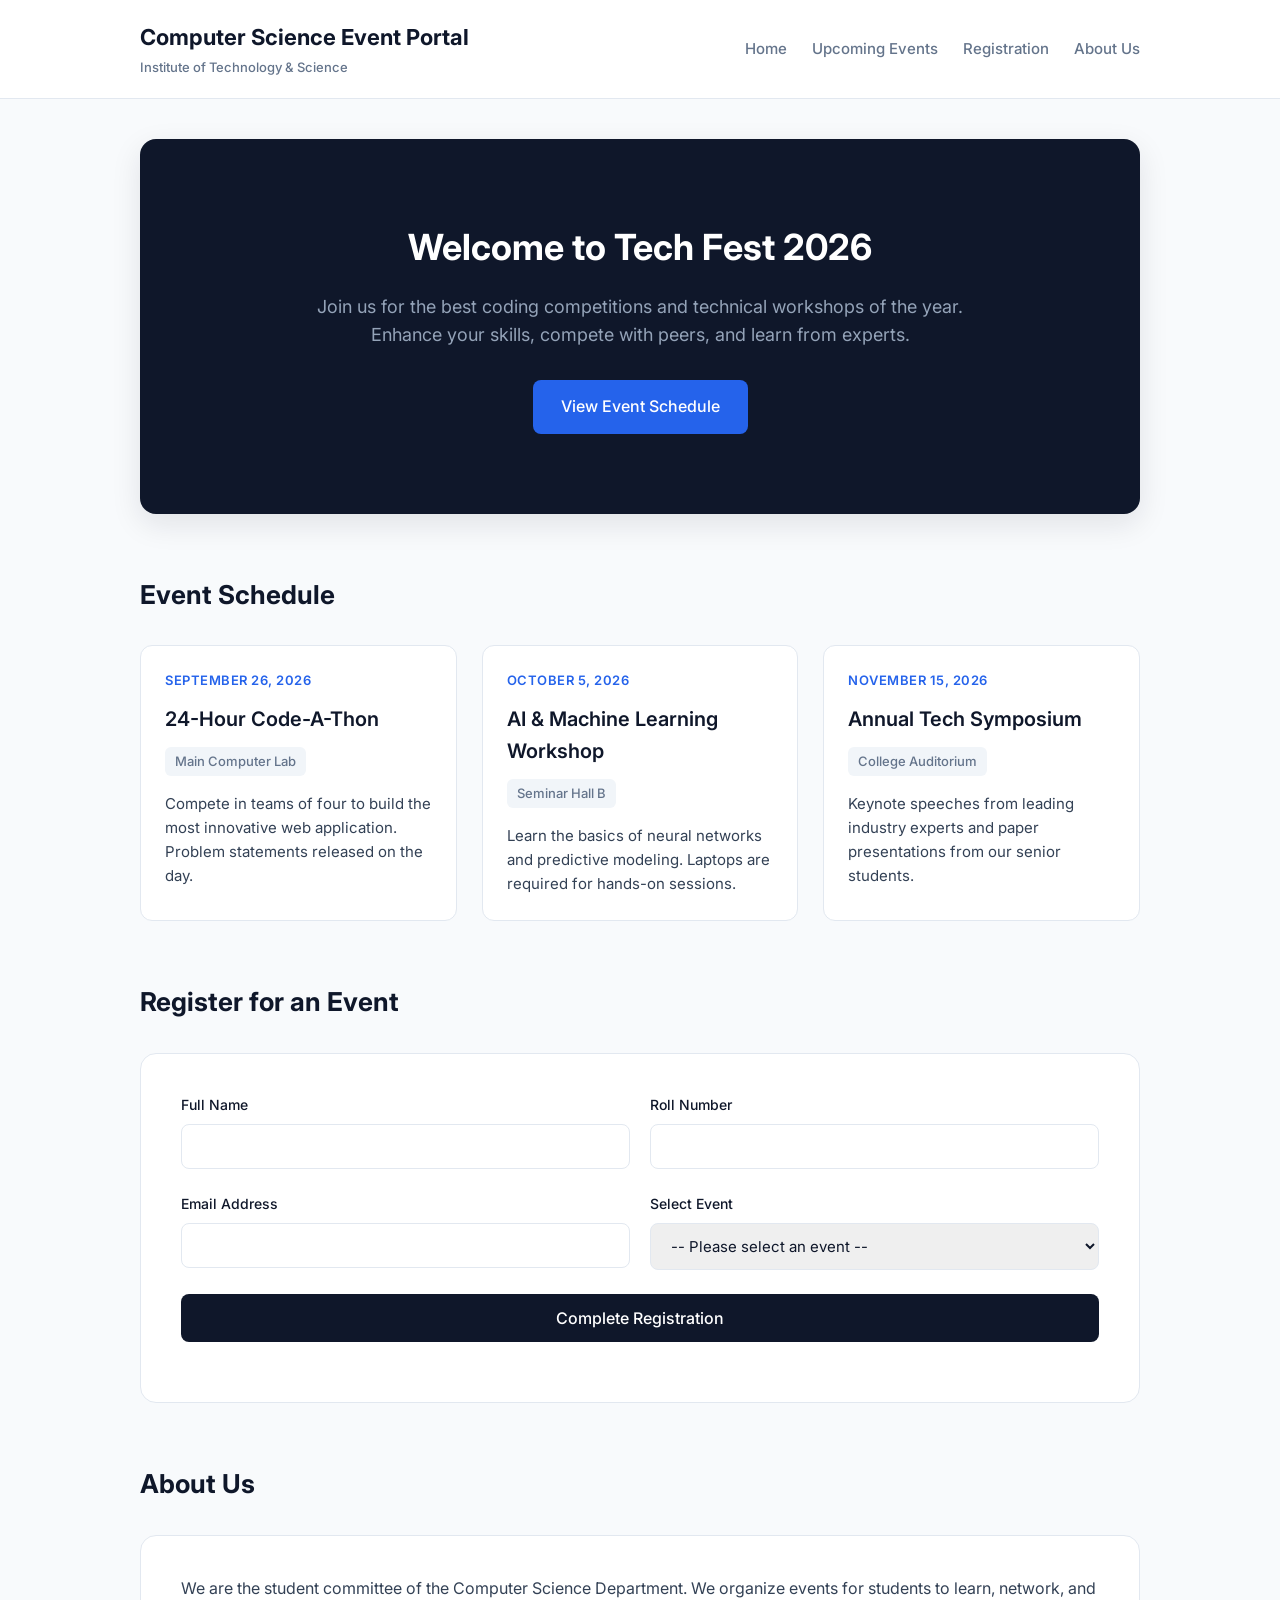
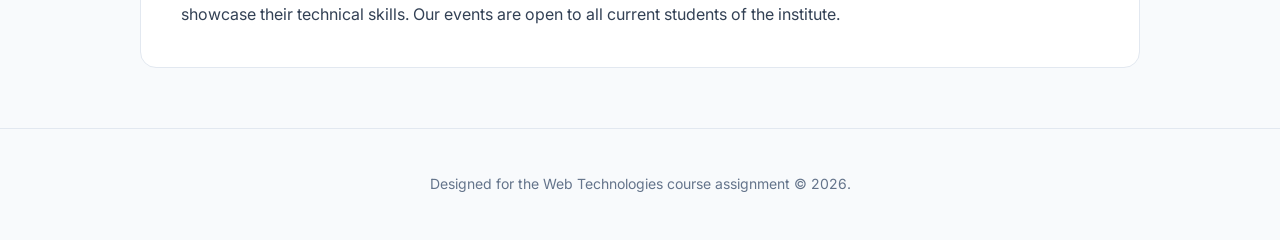
==== index.html @ 594f5ae9 "Initial commit: IEM Tech Fest college event site" ====
<!DOCTYPE html>
<html lang="en">
<head>
<meta charset="UTF-8">
<meta name="viewport" content="width=device-width, initial-scale=1.0">
<title>College Tech Fest 2026</title>
<link rel="preconnect" href="https://fonts.googleapis.com">
<link rel="preconnect" href="https://fonts.gstatic.com" crossorigin>
<link href="https://fonts.googleapis.com/css2?family=Inter:wght@400;500;600;700&display=swap" rel="stylesheet">
<link rel="stylesheet" href="css/style.css">
</head>
<body>

<header class="site-header">
<div class="header-container">
<div class="logo-area">
<h1>Computer Science Event Portal</h1>
<p>Institute of Technology & Science</p>
</div>
<nav id="navbar" class="site-nav">
<ul>
<li><a href="#home">Home</a></li>
<li><a href="#events">Upcoming Events</a></li>
<li><a href="#register">Registration</a></li>
<li><a href="#about">About Us</a></li>
</ul>
</nav>
</div>
</header>

<main class="container">
<section id="home" class="hero-section">
<div class="hero-content">
<h2>Welcome to Tech Fest 2026</h2>
<p>Join us for the best coding competitions and technical workshops of the year. Enhance your skills, compete with peers, and learn from experts.</p>
<a href="#events" class="action-btn">View Event Schedule</a>
</div>
</section>

<section id="events" class="content-section">
<div class="section-header">
<h2 class="section-title">Event Schedule</h2>
</div>
<div class="events-grid">
<div class="event-card">
<div class="card-date">September 26, 2026</div>
<div class="card-body">
<h3>24-Hour Code-A-Thon</h3>
<span class="venue-badge">Main Computer Lab</span>
<p>Compete in teams of four to build the most innovative web application. Problem statements released on the day.</p>
</div>
</div>
<div class="event-card">
<div class="card-date">October 5, 2026</div>
<div class="card-body">
<h3>AI & Machine Learning Workshop</h3>
<span class="venue-badge">Seminar Hall B</span>
<p>Learn the basics of neural networks and predictive modeling. Laptops are required for hands-on sessions.</p>
</div>
</div>
<div class="event-card">
<div class="card-date">November 15, 2026</div>
<div class="card-body">
<h3>Annual Tech Symposium</h3>
<span class="venue-badge">College Auditorium</span>
<p>Keynote speeches from leading industry experts and paper presentations from our senior students.</p>
</div>
</div>
</div>
</section>

<section id="register" class="content-section">
<div class="section-header">
<h2 class="section-title">Register for an Event</h2>
</div>
<div class="form-container">
<form id="registrationForm">
<div class="form-row">
<div class="form-group">
<label for="fullName">Full Name</label>
<input type="text" id="fullName" name="fullName" required>
</div>
<div class="form-group">
<label for="rollNumber">Roll Number</label>
<input type="text" id="rollNumber" name="rollNumber" required>
</div>
</div>
<div class="form-row">
<div class="form-group">
<label for="emailAddr">Email Address</label>
<input type="email" id="emailAddr" name="emailAddr" required>
</div>
<div class="form-group">
<label for="eventChoice">Select Event</label>
<select id="eventChoice" name="eventChoice" required>
<option value="">-- Please select an event --</option>
<option value="Code-A-Thon">24-Hour Code-A-Thon</option>
<option value="AI Workshop">AI & Machine Learning Workshop</option>
<option value="Tech Symposium">Annual Tech Symposium</option>
</select>
</div>
</div>
<button type="submit" class="submit-btn">Complete Registration</button>
<div id="formFeedback"></div>
</form>
</div>
</section>

<section id="about" class="content-section about-section">
<div class="section-header">
<h2 class="section-title">About Us</h2>
</div>
<div class="about-content">
<p>We are the student committee of the Computer Science Department. We organize events for students to learn, network, and showcase their technical skills. Our events are open to all current students of the institute.</p>
</div>
</section>
</main>

<footer class="site-footer">
<div class="container">
<p>Designed for the Web Technologies course assignment &copy; 2026.</p>
</div>
</footer>

<script src="js/script.js"></script>
</body>
</html>
---- css/style.css ----
:root {
  --primary: #0f172a;
  --primary-light: #1e293b;
  --accent: #2563eb;
  --accent-hover: #1d4ed8;
  --background: #f8fafc;
  --card-bg: #ffffff;
  --text-main: #334155;
  --text-muted: #64748b;
  --border: #e2e8f0;
}

body {
  margin: 0;
  padding: 0;
  font-family: 'Inter', sans-serif;
  background-color: var(--background);
  color: var(--text-main);
  line-height: 1.6;
}

h1, h2, h3, h4, h5, h6 {
  margin-top: 0;
  color: var(--primary);
  font-weight: 600;
}

.container {
  max-width: 1000px;
  margin: 0 auto;
  padding: 0 20px;
}

.site-header {
  background-color: var(--card-bg);
  border-bottom: 1px solid var(--border);
  padding: 20px 0;
  position: sticky;
  top: 0;
  z-index: 100;
}

.header-container {
  max-width: 1000px;
  margin: 0 auto;
  padding: 0 20px;
  display: flex;
  justify-content: space-between;
  align-items: center;
  flex-wrap: wrap;
  gap: 20px;
}

.logo-area h1 {
  margin-bottom: 2px;
  font-size: 22px;
  font-weight: 700;
}

.logo-area p {
  margin: 0;
  font-size: 13px;
  color: var(--text-muted);
  font-weight: 500;
}

.site-nav ul {
  list-style: none;
  padding: 0;
  margin: 0;
  display: flex;
  gap: 25px;
}

.site-nav a {
  color: var(--text-muted);
  text-decoration: none;
  font-weight: 500;
  font-size: 15px;
  transition: color 0.2s;
}

.site-nav a:hover {
  color: var(--accent);
}

.hero-section {
  background-color: var(--primary);
  color: #fff;
  border-radius: 16px;
  padding: 80px 40px;
  margin: 40px 0 60px 0;
  text-align: center;
  box-shadow: 0 10px 30px rgba(15, 23, 42, 0.1);
}

.hero-content {
  max-width: 700px;
  margin: 0 auto;
}

.hero-section h2 {
  color: #fff;
  font-size: 36px;
  font-weight: 700;
  margin-bottom: 16px;
}

.hero-section p {
  font-size: 18px;
  color: #94a3b8;
  margin: 0 auto 30px auto;
}

.action-btn {
  display: inline-block;
  background-color: var(--accent);
  color: #ffffff;
  padding: 14px 28px;
  text-decoration: none;
  border-radius: 8px;
  font-weight: 500;
  transition: background-color 0.2s, transform 0.2s;
}

.action-btn:hover {
  background-color: var(--accent-hover);
  transform: translateY(-1px);
}

.content-section {
  margin-bottom: 60px;
}

.section-header {
  margin-bottom: 30px;
}

.section-title {
  font-size: 26px;
  font-weight: 700;
  margin-bottom: 8px;
}

.events-grid {
  display: grid;
  grid-template-columns: repeat(auto-fit, minmax(300px, 1fr));
  gap: 25px;
}

.event-card {
  background-color: var(--card-bg);
  border: 1px solid var(--border);
  border-radius: 12px;
  padding: 24px;
  transition: box-shadow 0.2s, transform 0.2s;
}

.event-card:hover {
  box-shadow: 0 10px 25px rgba(0,0,0,0.05);
  transform: translateY(-2px);
}

.card-date {
  font-size: 13px;
  font-weight: 600;
  color: var(--accent);
  margin-bottom: 12px;
  text-transform: uppercase;
  letter-spacing: 0.5px;
}

.card-body h3 {
  font-size: 20px;
  margin-bottom: 12px;
}

.venue-badge {
  display: inline-block;
  background-color: #f1f5f9;
  color: var(--text-muted);
  padding: 4px 10px;
  border-radius: 6px;
  font-size: 13px;
  font-weight: 500;
  margin-bottom: 16px;
}

.card-body p {
  color: var(--text-main);
  font-size: 15px;
  margin: 0;
}

.form-container, .about-content {
  background-color: var(--card-bg);
  border: 1px solid var(--border);
  border-radius: 16px;
  padding: 40px;
}

.form-row {
  display: flex;
  gap: 20px;
  flex-wrap: wrap;
}

.form-group {
  flex: 1;
  min-width: 250px;
  margin-bottom: 24px;
}

.form-group label {
  display: block;
  font-weight: 500;
  margin-bottom: 8px;
  color: var(--primary);
  font-size: 14px;
}

.form-group input, .form-group select {
  width: 100%;
  padding: 12px 16px;
  border: 1px solid var(--border);
  border-radius: 8px;
  box-sizing: border-box;
  font-size: 15px;
  font-family: inherit;
  color: var(--primary);
  transition: border-color 0.2s, box-shadow 0.2s;
}

.form-group input:focus, .form-group select:focus {
  outline: none;
  border-color: var(--accent);
  box-shadow: 0 0 0 3px rgba(37, 99, 235, 0.1);
}

.submit-btn {
  background-color: var(--primary);
  color: #ffffff;
  border: none;
  padding: 14px 28px;
  font-size: 16px;
  font-weight: 500;
  border-radius: 8px;
  cursor: pointer;
  width: 100%;
  font-family: inherit;
  transition: background-color 0.2s;
}

.submit-btn:hover {
  background-color: var(--primary-light);
}

#formFeedback {
  margin-top: 20px;
  font-weight: 500;
  text-align: center;
  font-size: 15px;
}

.about-content p {
  font-size: 16px;
  margin: 0;
}

.site-footer {
  text-align: center;
  padding: 30px 0;
  color: var(--text-muted);
  font-size: 14px;
  border-top: 1px solid var(--border);
  margin-top: 60px;
}

@media (max-width: 768px) {
  .hero-section {
    padding: 50px 20px;
  }
  .form-container, .about-content {
    padding: 24px;
  }
  .header-container {
    flex-direction: column;
    text-align: center;
  }
  .site-nav ul {
    justify-content: center;
    flex-wrap: wrap;
  }
}
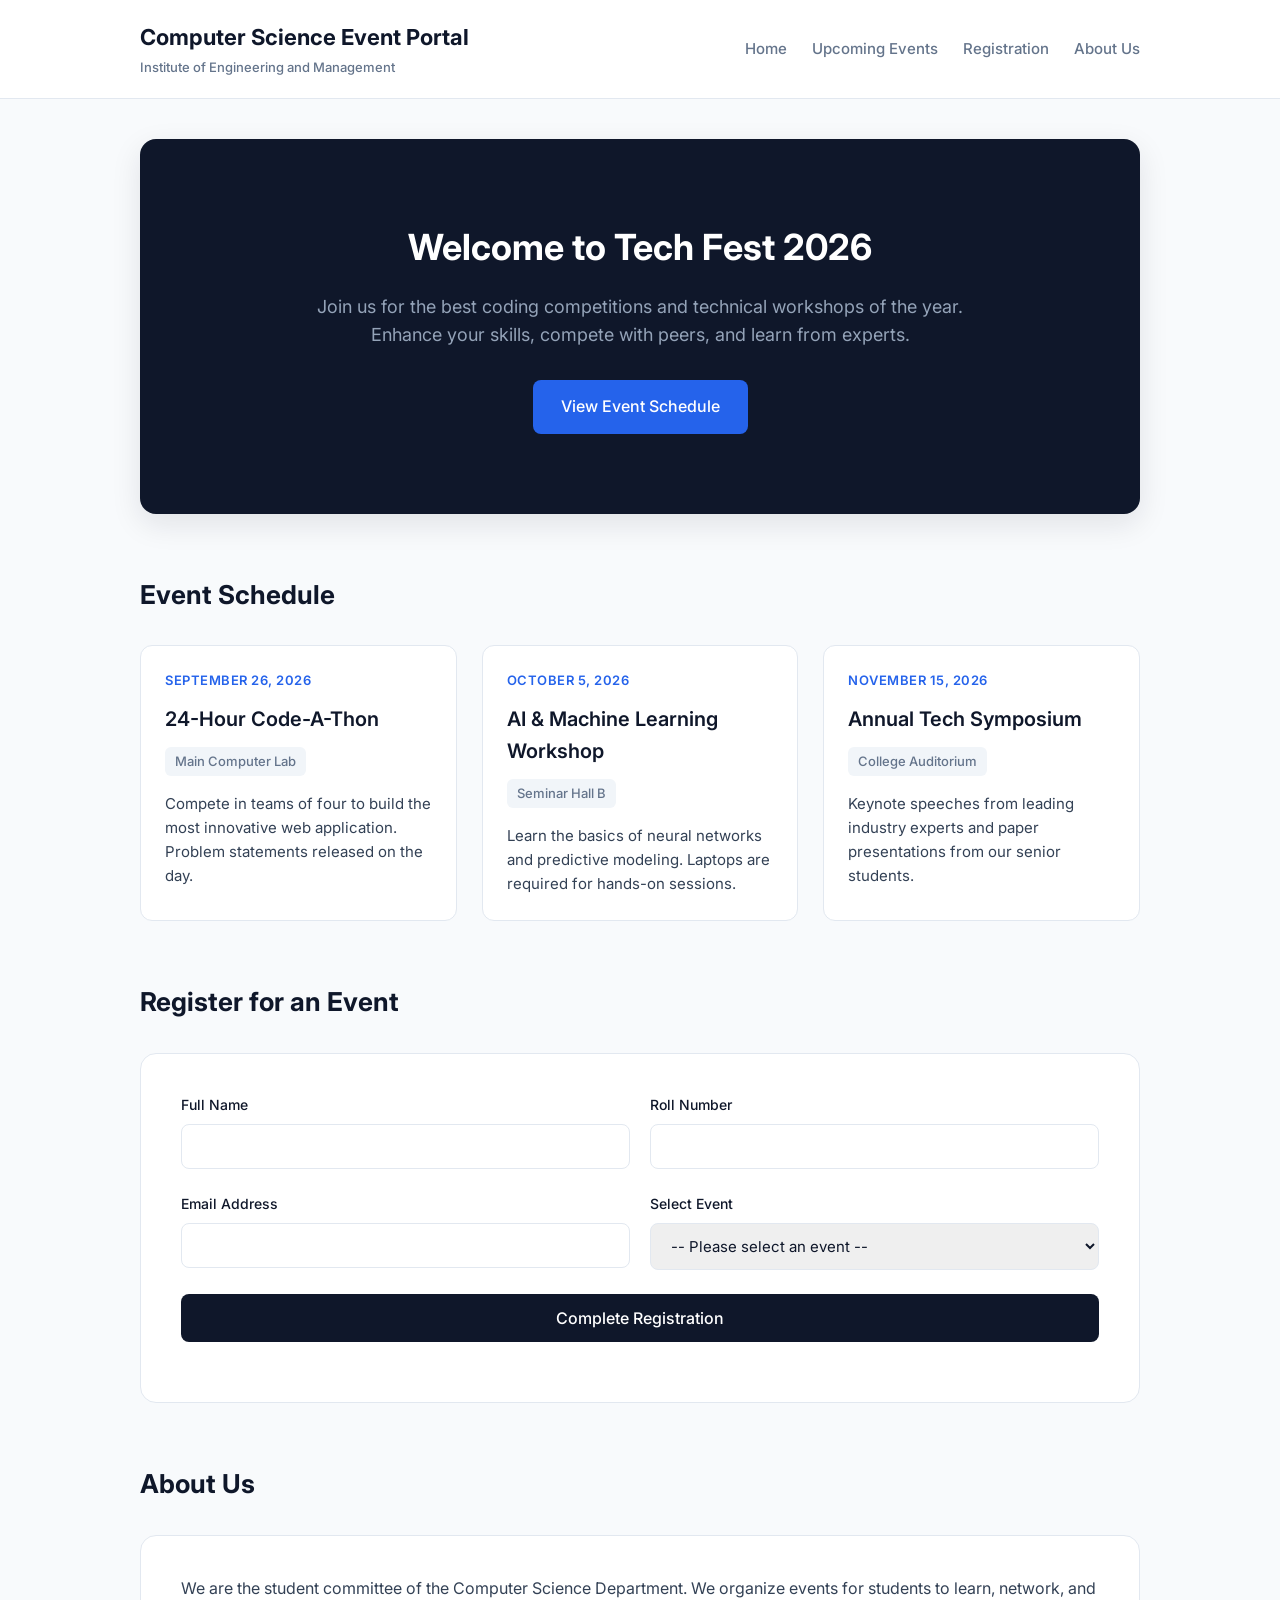
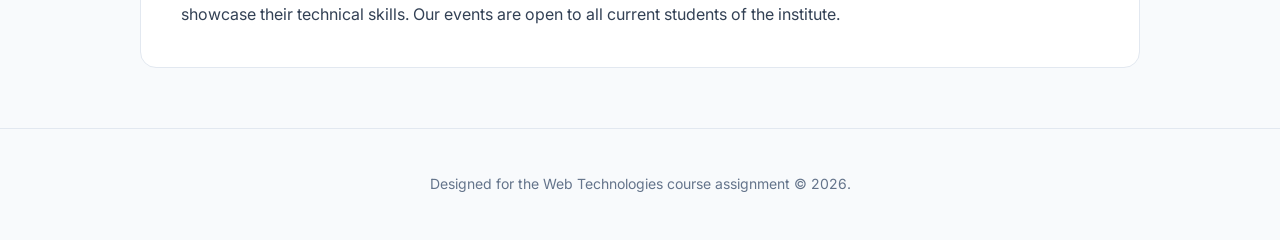
==== commit 1517affd: "Update institute name to Institute of Engineering and Management" ====
--- a/index.html
+++ b/index.html
@@ -1,127 +1,140 @@
 <!DOCTYPE html>
 <html lang="en">
+
 <head>
-<meta charset="UTF-8">
-<meta name="viewport" content="width=device-width, initial-scale=1.0">
-<title>College Tech Fest 2026</title>
-<link rel="preconnect" href="https://fonts.googleapis.com">
-<link rel="preconnect" href="https://fonts.gstatic.com" crossorigin>
-<link href="https://fonts.googleapis.com/css2?family=Inter:wght@400;500;600;700&display=swap" rel="stylesheet">
-<link rel="stylesheet" href="css/style.css">
+    <meta charset="UTF-8">
+    <meta name="viewport" content="width=device-width, initial-scale=1.0">
+    <title>College Tech Fest 2026</title>
+    <meta name="description"
+        content="Computer Science Event Portal - College Tech Fest 2026. Schedule, workshops, code-a-thon, and registration.">
+    <link rel="icon" type="image/svg+xml"
+        href="data:image/svg+xml,<svg xmlns='http://www.w3.org/2000/svg' viewBox='0 0 100 100'><text y='.9em' font-size='90'>🎓</text></svg>">
+    <link rel="preconnect" href="https://fonts.googleapis.com">
+    <link rel="preconnect" href="https://fonts.gstatic.com" crossorigin>
+    <link href="https://fonts.googleapis.com/css2?family=Inter:wght@400;500;600;700&display=swap" rel="stylesheet">
+    <link rel="stylesheet" href="css/style.css">
 </head>
+
 <body>
 
-<header class="site-header">
-<div class="header-container">
-<div class="logo-area">
-<h1>Computer Science Event Portal</h1>
-<p>Institute of Technology & Science</p>
-</div>
-<nav id="navbar" class="site-nav">
-<ul>
-<li><a href="#home">Home</a></li>
-<li><a href="#events">Upcoming Events</a></li>
-<li><a href="#register">Registration</a></li>
-<li><a href="#about">About Us</a></li>
-</ul>
-</nav>
-</div>
-</header>
+    <header class="site-header">
+        <div class="header-container">
+            <div class="logo-area">
+                <h1>Computer Science Event Portal</h1>
+                <p>Institute of Engineering and Management</p>
+            </div>
+            <nav id="navbar" class="site-nav">
+                <ul>
+                    <li><a href="#home">Home</a></li>
+                    <li><a href="#events">Upcoming Events</a></li>
+                    <li><a href="#register">Registration</a></li>
+                    <li><a href="#about">About Us</a></li>
+                </ul>
+            </nav>
+        </div>
+    </header>
 
-<main class="container">
-<section id="home" class="hero-section">
-<div class="hero-content">
-<h2>Welcome to Tech Fest 2026</h2>
-<p>Join us for the best coding competitions and technical workshops of the year. Enhance your skills, compete with peers, and learn from experts.</p>
-<a href="#events" class="action-btn">View Event Schedule</a>
-</div>
-</section>
+    <main class="container">
+        <section id="home" class="hero-section">
+            <div class="hero-content">
+                <h2>Welcome to Tech Fest 2026</h2>
+                <p>Join us for the best coding competitions and technical workshops of the year. Enhance your skills,
+                    compete with peers, and learn from experts.</p>
+                <a href="#events" class="action-btn">View Event Schedule</a>
+            </div>
+        </section>
 
-<section id="events" class="content-section">
-<div class="section-header">
-<h2 class="section-title">Event Schedule</h2>
-</div>
-<div class="events-grid">
-<div class="event-card">
-<div class="card-date">September 26, 2026</div>
-<div class="card-body">
-<h3>24-Hour Code-A-Thon</h3>
-<span class="venue-badge">Main Computer Lab</span>
-<p>Compete in teams of four to build the most innovative web application. Problem statements released on the day.</p>
-</div>
-</div>
-<div class="event-card">
-<div class="card-date">October 5, 2026</div>
-<div class="card-body">
-<h3>AI & Machine Learning Workshop</h3>
-<span class="venue-badge">Seminar Hall B</span>
-<p>Learn the basics of neural networks and predictive modeling. Laptops are required for hands-on sessions.</p>
-</div>
-</div>
-<div class="event-card">
-<div class="card-date">November 15, 2026</div>
-<div class="card-body">
-<h3>Annual Tech Symposium</h3>
-<span class="venue-badge">College Auditorium</span>
-<p>Keynote speeches from leading industry experts and paper presentations from our senior students.</p>
-</div>
-</div>
-</div>
-</section>
+        <section id="events" class="content-section">
+            <div class="section-header">
+                <h2 class="section-title">Event Schedule</h2>
+            </div>
+            <div class="events-grid">
+                <div class="event-card">
+                    <div class="card-date">September 26, 2026</div>
+                    <div class="card-body">
+                        <h3>24-Hour Code-A-Thon</h3>
+                        <span class="venue-badge">Main Computer Lab</span>
+                        <p>Compete in teams of four to build the most innovative web application. Problem statements
+                            released on the day.</p>
+                    </div>
+                </div>
+                <div class="event-card">
+                    <div class="card-date">October 5, 2026</div>
+                    <div class="card-body">
+                        <h3>AI & Machine Learning Workshop</h3>
+                        <span class="venue-badge">Seminar Hall B</span>
+                        <p>Learn the basics of neural networks and predictive modeling. Laptops are required for
+                            hands-on sessions.</p>
+                    </div>
+                </div>
+                <div class="event-card">
+                    <div class="card-date">November 15, 2026</div>
+                    <div class="card-body">
+                        <h3>Annual Tech Symposium</h3>
+                        <span class="venue-badge">College Auditorium</span>
+                        <p>Keynote speeches from leading industry experts and paper presentations from our senior
+                            students.</p>
+                    </div>
+                </div>
+            </div>
+        </section>
 
-<section id="register" class="content-section">
-<div class="section-header">
-<h2 class="section-title">Register for an Event</h2>
-</div>
-<div class="form-container">
-<form id="registrationForm">
-<div class="form-row">
-<div class="form-group">
-<label for="fullName">Full Name</label>
-<input type="text" id="fullName" name="fullName" required>
-</div>
-<div class="form-group">
-<label for="rollNumber">Roll Number</label>
-<input type="text" id="rollNumber" name="rollNumber" required>
-</div>
-</div>
-<div class="form-row">
-<div class="form-group">
-<label for="emailAddr">Email Address</label>
-<input type="email" id="emailAddr" name="emailAddr" required>
-</div>
-<div class="form-group">
-<label for="eventChoice">Select Event</label>
-<select id="eventChoice" name="eventChoice" required>
-<option value="">-- Please select an event --</option>
-<option value="Code-A-Thon">24-Hour Code-A-Thon</option>
-<option value="AI Workshop">AI & Machine Learning Workshop</option>
-<option value="Tech Symposium">Annual Tech Symposium</option>
-</select>
-</div>
-</div>
-<button type="submit" class="submit-btn">Complete Registration</button>
-<div id="formFeedback"></div>
-</form>
-</div>
-</section>
+        <section id="register" class="content-section">
+            <div class="section-header">
+                <h2 class="section-title">Register for an Event</h2>
+            </div>
+            <div class="form-container">
+                <form id="registrationForm">
+                    <div class="form-row">
+                        <div class="form-group">
+                            <label for="fullName">Full Name</label>
+                            <input type="text" id="fullName" name="fullName" required>
+                        </div>
+                        <div class="form-group">
+                            <label for="rollNumber">Roll Number</label>
+                            <input type="text" id="rollNumber" name="rollNumber" required>
+                        </div>
+                    </div>
+                    <div class="form-row">
+                        <div class="form-group">
+                            <label for="emailAddr">Email Address</label>
+                            <input type="email" id="emailAddr" name="emailAddr" required>
+                        </div>
+                        <div class="form-group">
+                            <label for="eventChoice">Select Event</label>
+                            <select id="eventChoice" name="eventChoice" required>
+                                <option value="">-- Please select an event --</option>
+                                <option value="Code-A-Thon">24-Hour Code-A-Thon</option>
+                                <option value="AI Workshop">AI & Machine Learning Workshop</option>
+                                <option value="Tech Symposium">Annual Tech Symposium</option>
+                            </select>
+                        </div>
+                    </div>
+                    <button type="submit" class="submit-btn">Complete Registration</button>
+                    <div id="formFeedback"></div>
+                </form>
+            </div>
+        </section>
 
-<section id="about" class="content-section about-section">
-<div class="section-header">
-<h2 class="section-title">About Us</h2>
-</div>
-<div class="about-content">
-<p>We are the student committee of the Computer Science Department. We organize events for students to learn, network, and showcase their technical skills. Our events are open to all current students of the institute.</p>
-</div>
-</section>
-</main>
+        <section id="about" class="content-section about-section">
+            <div class="section-header">
+                <h2 class="section-title">About Us</h2>
+            </div>
+            <div class="about-content">
+                <p>We are the student committee of the Computer Science Department. We organize events for students to
+                    learn, network, and showcase their technical skills. Our events are open to all current students of
+                    the institute.</p>
+            </div>
+        </section>
+    </main>
 
-<footer class="site-footer">
-<div class="container">
-<p>Designed for the Web Technologies course assignment &copy; 2026.</p>
-</div>
-</footer>
+    <footer class="site-footer">
+        <div class="container">
+            <p>Designed for the Web Technologies course assignment &copy; 2026.</p>
+        </div>
+    </footer>
 
-<script src="js/script.js"></script>
+    <script src="js/script.js"></script>
 </body>
-</html>
+
+</html>
--- a/css/style.css
+++ b/css/style.css
@@ -10,6 +10,10 @@
   --border: #e2e8f0;
 }
 
+html {
+  scroll-behavior: smooth;
+}
+
 body {
   margin: 0;
   padding: 0;
